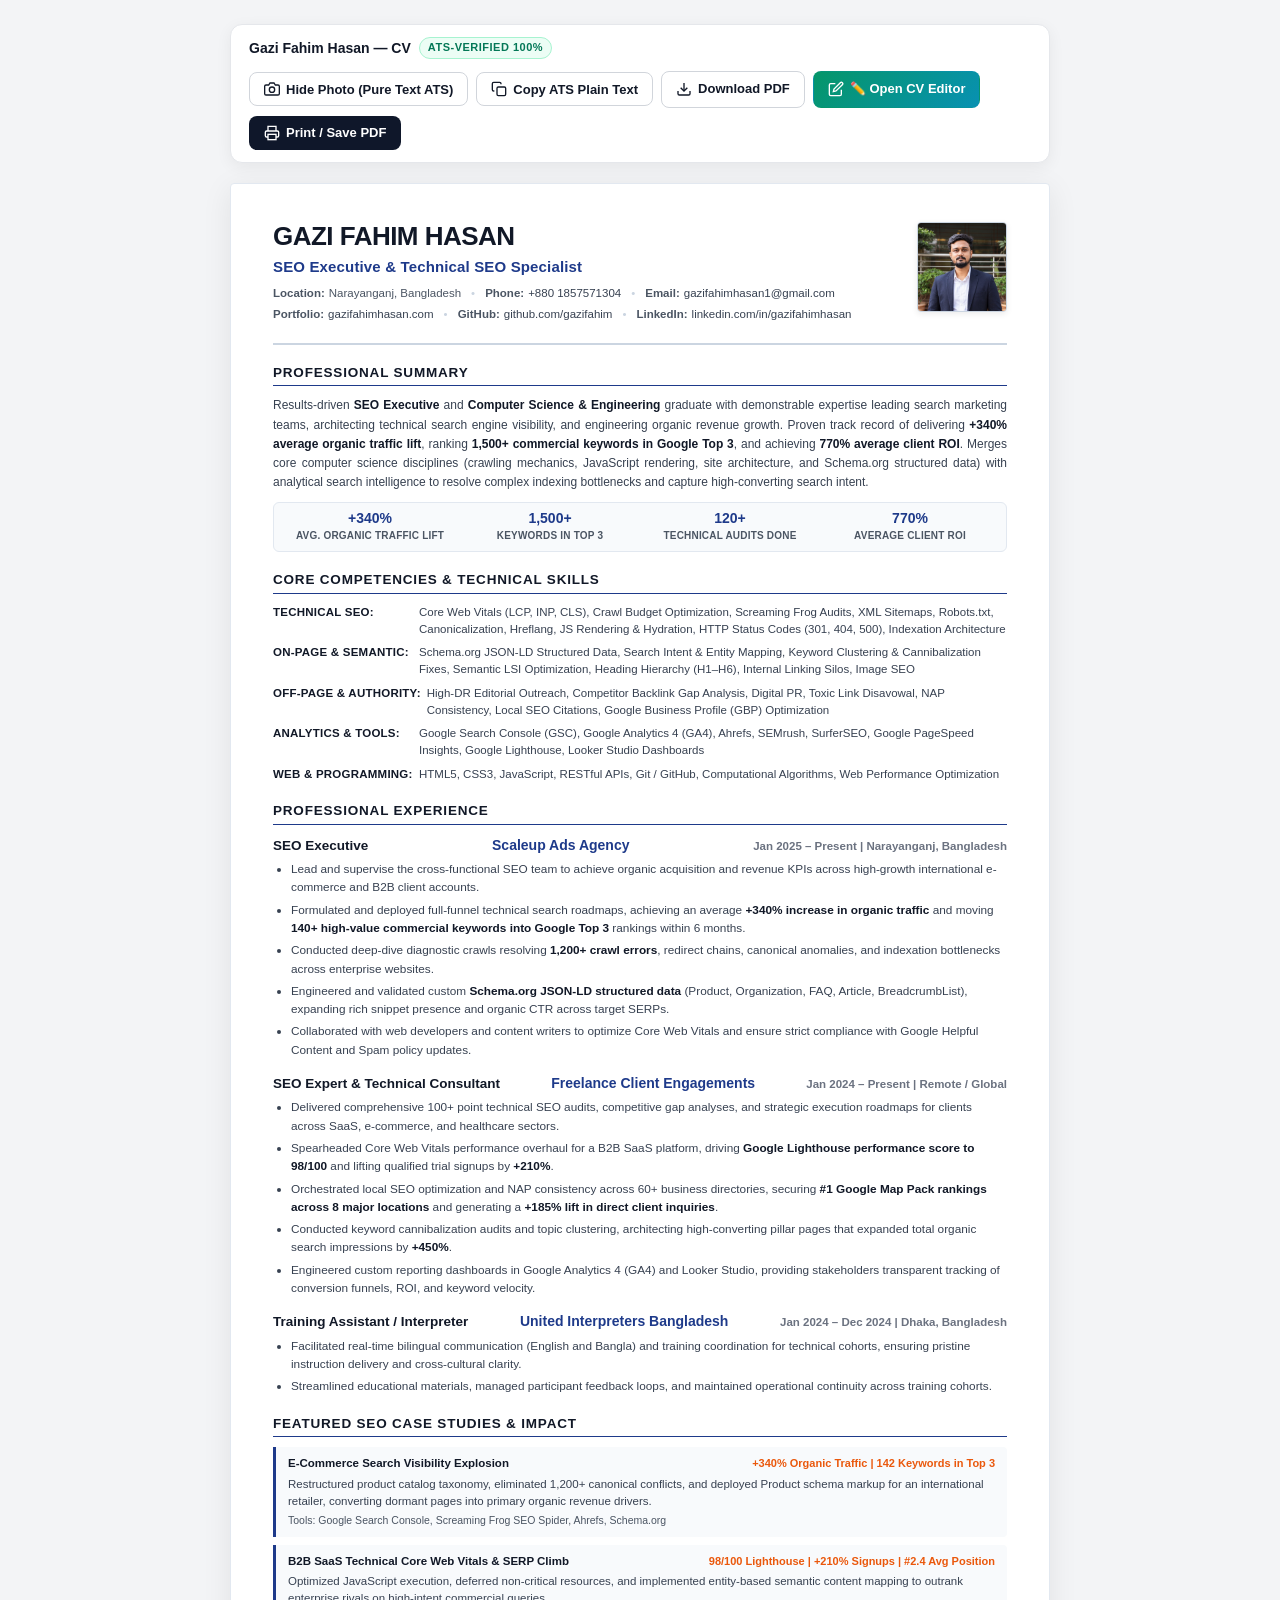
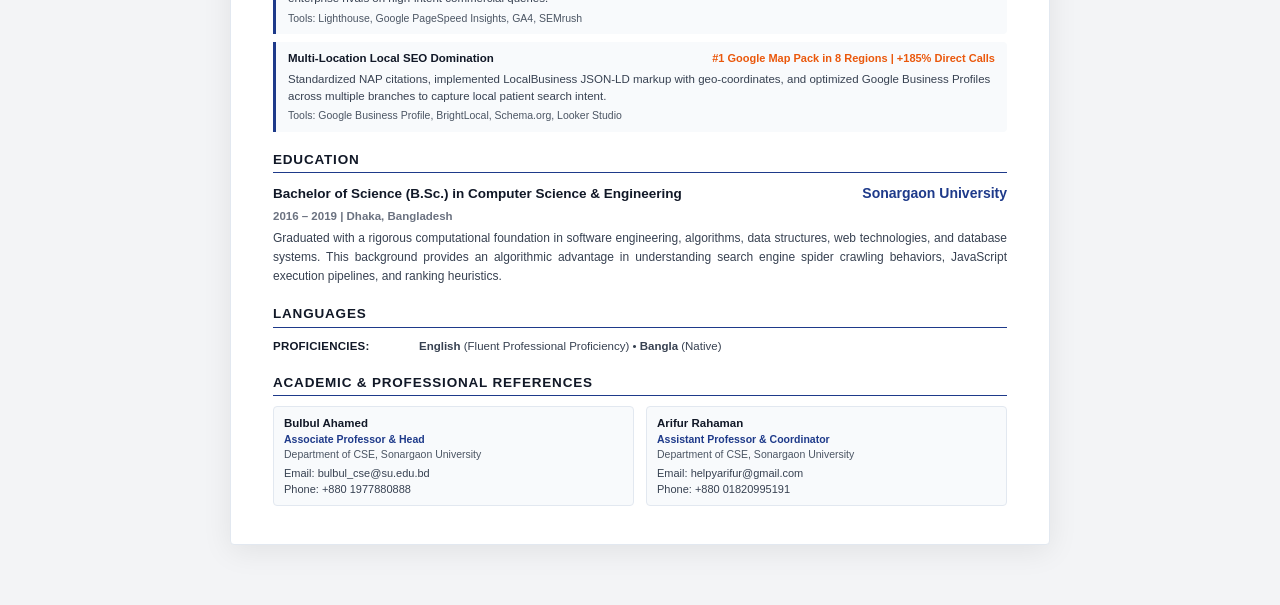
==== index.html @ 28663251 "feat: add interactive CV editor studio, square photo format, and conditional field rendering" ====
<!DOCTYPE html>
<html lang="en">
<head>
  <meta charset="UTF-8">
  <meta name="viewport" content="width=device-width, initial-scale=1.0">
  <title>Gazi Fahim Hasan — ATS-Friendly Curriculum Vitae (CV)</title>
  <meta name="description" content="Curriculum Vitae for Gazi Fahim Hasan, SEO Executive & Technical SEO Specialist. B.Sc in Computer Science & Engineering.">
  <link rel="stylesheet" href="styles.css">
</head>
<body>

  <!-- ========================================================================= -->
  <!-- Screen-Only Interactive Control Toolbar                                   -->
  <!-- ========================================================================= -->
  <div class="toolbar-container" id="cv-toolbar">
    <div class="toolbar-title">
      <span>Gazi Fahim Hasan — CV</span>
      <span class="badge">ATS-Verified 100%</span>
    </div>
    <div class="toolbar-actions">
      <button class="btn btn-secondary" id="toggle-photo-btn" onclick="togglePhoto()">
        <svg viewBox="0 0 24 24" fill="none" stroke="currentColor" stroke-width="2"><path d="M23 19a2 2 0 0 1-2 2H3a2 2 0 0 1-2-2V8a2 2 0 0 1 2-2h4l2-3h6l2 3h4a2 2 0 0 1 2 2z"/><circle cx="12" cy="13" r="4"/></svg>
        <span id="photo-btn-text">Hide Photo (Pure Text ATS)</span>
      </button>

      <button class="btn btn-secondary" onclick="openPlainTextModal()">
        <svg viewBox="0 0 24 24" fill="none" stroke="currentColor" stroke-width="2"><rect x="9" y="9" width="13" height="13" rx="2" ry="2"/><path d="M5 15H4a2 2 0 0 1-2-2V4a2 2 0 0 1 2-2h9a2 2 0 0 1 2 2v1"/></svg>
        <span>Copy ATS Plain Text</span>
      </button>

      <a class="btn btn-secondary" href="Gazi_Fahim_Hasan_ATS_CV.pdf" download="Gazi_Fahim_Hasan_ATS_CV.pdf" id="download-pdf-link">
        <svg viewBox="0 0 24 24" fill="none" stroke="currentColor" stroke-width="2"><path d="M21 15v4a2 2 0 0 1-2 2H5a2 2 0 0 1-2-2v-4"/><polyline points="7 10 12 15 17 10"/><line x1="12" y1="15" x2="12" y2="3"/></svg>
        <span>Download PDF</span>
      </a>

      <a class="btn btn-primary" href="editor.html" style="background: linear-gradient(135deg, #059669, #0891b2); color: #ffffff; text-decoration: none;" title="Edit all information in real-time">
        <svg viewBox="0 0 24 24" fill="none" stroke="currentColor" stroke-width="2"><path d="M11 4H4a2 2 0 0 0-2 2v14a2 2 0 0 0 2 2h14a2 2 0 0 0 2-2v-7"/><path d="M18.5 2.5a2.121 2.121 0 0 1 3 3L12 15l-4 1 1-4 9.5-9.5z"/></svg>
        <span>✏️ Open CV Editor</span>
      </a>

      <button class="btn btn-primary" onclick="window.print()">
        <svg viewBox="0 0 24 24" fill="none" stroke="currentColor" stroke-width="2"><polyline points="6 9 6 2 18 2 18 9"/><path d="M6 18H4a2 2 0 0 1-2-2v-5a2 2 0 0 1 2-2h16a2 2 0 0 1 2 2v5a2 2 0 0 1-2 2h-2"/><rect x="6" y="14" width="12" height="8"/></svg>
        <span>Print / Save PDF</span>
      </button>
    </div>
  </div>

  <!-- ========================================================================= -->
  <!-- ATS Printable CV Sheet                                                    -->
  <!-- ========================================================================= -->
  <main class="cv-sheet" id="cv-content">
    
    <!-- 1. Header (Linear ATS Hierarchy) -->
    <header class="cv-header">
      <div class="cv-header-content">
        <h1 class="cv-name">Gazi Fahim Hasan</h1>
        <div class="cv-title">SEO Executive &amp; Technical SEO Specialist</div>
        
        <div class="cv-contact-list">
          <div class="contact-row">
            <span class="contact-item"><strong>Location:</strong> Narayanganj, Bangladesh</span>
            <span class="contact-separator">•</span>
            <span class="contact-item"><strong>Phone:</strong> <a href="tel:+8801857571304">+880 1857571304</a></span>
            <span class="contact-separator">•</span>
            <span class="contact-item"><strong>Email:</strong> <a href="mailto:gazifahimhasan1@gmail.com">gazifahimhasan1@gmail.com</a></span>
          </div>
          <div class="contact-row">
            <span class="contact-item"><strong>Portfolio:</strong> <a href="https://gazifahimhasan.com" target="_blank" rel="noopener noreferrer">gazifahimhasan.com</a></span>
            <span class="contact-separator">•</span>
            <span class="contact-item"><strong>GitHub:</strong> <a href="https://github.com/gazifahim" target="_blank" rel="noopener noreferrer">github.com/gazifahim</a></span>
            <span class="contact-separator">•</span>
            <span class="contact-item"><strong>LinkedIn:</strong> <a href="https://linkedin.com/in/gazifahimhasan" target="_blank" rel="noopener noreferrer">linkedin.com/in/gazifahimhasan</a></span>
          </div>
        </div>
      </div>

      <!-- Executive Headshot (from portfolio assets) -->
      <div class="cv-photo-wrapper" id="cv-photo">
        <img src="assets/images/gazi-portrait.png" alt="Gazi Fahim Hasan Professional Portrait" width="90" height="90">
      </div>
    </header>

    <!-- 2. Professional Summary -->
    <section class="cv-section" aria-labelledby="heading-summary">
      <h2 class="section-heading" id="heading-summary">Professional Summary</h2>
      <p class="summary-text">
        Results-driven <strong>SEO Executive</strong> and <strong>Computer Science &amp; Engineering</strong> graduate with demonstrable expertise leading search marketing teams, architecting technical search engine visibility, and engineering organic revenue growth. Proven track record of delivering <strong>+340% average organic traffic lift</strong>, ranking <strong>1,500+ commercial keywords in Google Top 3</strong>, and achieving <strong>770% average client ROI</strong>. Merges core computer science disciplines (crawling mechanics, JavaScript rendering, site architecture, and Schema.org structured data) with analytical search intelligence to resolve complex indexing bottlenecks and capture high-converting search intent.
      </p>

      <!-- Key Performance Metrics Strip -->
      <div class="metrics-strip">
        <div class="metric-box">
          <div class="metric-val">+340%</div>
          <div class="metric-lbl">Avg. Organic Traffic Lift</div>
        </div>
        <div class="metric-box">
          <div class="metric-val">1,500+</div>
          <div class="metric-lbl">Keywords in Top 3</div>
        </div>
        <div class="metric-box">
          <div class="metric-val">120+</div>
          <div class="metric-lbl">Technical Audits Done</div>
        </div>
        <div class="metric-box">
          <div class="metric-val">770%</div>
          <div class="metric-lbl">Average Client ROI</div>
        </div>
      </div>
    </section>

    <!-- 3. Core Competencies & Technical Skills -->
    <section class="cv-section" aria-labelledby="heading-skills">
      <h2 class="section-heading" id="heading-skills">Core Competencies &amp; Technical Skills</h2>
      <div class="skills-container">
        <div class="skill-category-row">
          <span class="skill-category-title">Technical SEO:</span>
          <span class="skill-items-list">Core Web Vitals (LCP, INP, CLS), Crawl Budget Optimization, Screaming Frog Audits, XML Sitemaps, Robots.txt, Canonicalization, Hreflang, JS Rendering &amp; Hydration, HTTP Status Codes (301, 404, 500), Indexation Architecture</span>
        </div>
        <div class="skill-category-row">
          <span class="skill-category-title">On-Page &amp; Semantic:</span>
          <span class="skill-items-list">Schema.org JSON-LD Structured Data, Search Intent &amp; Entity Mapping, Keyword Clustering &amp; Cannibalization Fixes, Semantic LSI Optimization, Heading Hierarchy (H1–H6), Internal Linking Silos, Image SEO</span>
        </div>
        <div class="skill-category-row">
          <span class="skill-category-title">Off-Page &amp; Authority:</span>
          <span class="skill-items-list">High-DR Editorial Outreach, Competitor Backlink Gap Analysis, Digital PR, Toxic Link Disavowal, NAP Consistency, Local SEO Citations, Google Business Profile (GBP) Optimization</span>
        </div>
        <div class="skill-category-row">
          <span class="skill-category-title">Analytics &amp; Tools:</span>
          <span class="skill-items-list">Google Search Console (GSC), Google Analytics 4 (GA4), Ahrefs, SEMrush, SurferSEO, Google PageSpeed Insights, Google Lighthouse, Looker Studio Dashboards</span>
        </div>
        <div class="skill-category-row">
          <span class="skill-category-title">Web &amp; Programming:</span>
          <span class="skill-items-list">HTML5, CSS3, JavaScript, RESTful APIs, Git / GitHub, Computational Algorithms, Web Performance Optimization</span>
        </div>
      </div>
    </section>

    <!-- 4. Professional Experience -->
    <section class="cv-section" aria-labelledby="heading-experience">
      <h2 class="section-heading" id="heading-experience">Professional Experience</h2>
      <div class="experience-list">

        <!-- Role 1: Scaleup Ads Agency -->
        <article class="experience-item">
          <div class="item-header">
            <span class="item-role">SEO Executive</span>
            <span class="item-company">Scaleup Ads Agency</span>
            <span class="item-location-date">Jan 2025 – Present | Narayanganj, Bangladesh</span>
          </div>
          <ul class="bullet-list">
            <li>Lead and supervise the cross-functional SEO team to achieve organic acquisition and revenue KPIs across high-growth international e-commerce and B2B client accounts.</li>
            <li>Formulated and deployed full-funnel technical search roadmaps, achieving an average <strong>+340% increase in organic traffic</strong> and moving <strong>140+ high-value commercial keywords into Google Top 3</strong> rankings within 6 months.</li>
            <li>Conducted deep-dive diagnostic crawls resolving <strong>1,200+ crawl errors</strong>, redirect chains, canonical anomalies, and indexation bottlenecks across enterprise websites.</li>
            <li>Engineered and validated custom <strong>Schema.org JSON-LD structured data</strong> (Product, Organization, FAQ, Article, BreadcrumbList), expanding rich snippet presence and organic CTR across target SERPs.</li>
            <li>Collaborated with web developers and content writers to optimize Core Web Vitals and ensure strict compliance with Google Helpful Content and Spam policy updates.</li>
          </ul>
        </article>

        <!-- Role 2: Freelance SEO Consultant -->
        <article class="experience-item">
          <div class="item-header">
            <span class="item-role">SEO Expert &amp; Technical Consultant</span>
            <span class="item-company">Freelance Client Engagements</span>
            <span class="item-location-date">Jan 2024 – Present | Remote / Global</span>
          </div>
          <ul class="bullet-list">
            <li>Delivered comprehensive 100+ point technical SEO audits, competitive gap analyses, and strategic execution roadmaps for clients across SaaS, e-commerce, and healthcare sectors.</li>
            <li>Spearheaded Core Web Vitals performance overhaul for a B2B SaaS platform, driving <strong>Google Lighthouse performance score to 98/100</strong> and lifting qualified trial signups by <strong>+210%</strong>.</li>
            <li>Orchestrated local SEO optimization and NAP consistency across 60+ business directories, securing <strong>#1 Google Map Pack rankings across 8 major locations</strong> and generating a <strong>+185% lift in direct client inquiries</strong>.</li>
            <li>Conducted keyword cannibalization audits and topic clustering, architecting high-converting pillar pages that expanded total organic search impressions by <strong>+450%</strong>.</li>
            <li>Engineered custom reporting dashboards in Google Analytics 4 (GA4) and Looker Studio, providing stakeholders transparent tracking of conversion funnels, ROI, and keyword velocity.</li>
          </ul>
        </article>

        <!-- Role 3: United Interpreters Bangladesh -->
        <article class="experience-item">
          <div class="item-header">
            <span class="item-role">Training Assistant / Interpreter</span>
            <span class="item-company">United Interpreters Bangladesh</span>
            <span class="item-location-date">Jan 2024 – Dec 2024 | Dhaka, Bangladesh</span>
          </div>
          <ul class="bullet-list">
            <li>Facilitated real-time bilingual communication (English and Bangla) and training coordination for technical cohorts, ensuring pristine instruction delivery and cross-cultural clarity.</li>
            <li>Streamlined educational materials, managed participant feedback loops, and maintained operational continuity across training cohorts.</li>
          </ul>
        </article>

      </div>
    </section>

    <!-- 5. Key SEO Case Studies & Measurable Impact -->
    <section class="cv-section" aria-labelledby="heading-case-studies">
      <h2 class="section-heading" id="heading-case-studies">Featured SEO Case Studies &amp; Impact</h2>
      <div class="case-studies-grid">
        
        <div class="case-study-card">
          <div class="case-study-title-row">
            <span class="case-study-name">E-Commerce Search Visibility Explosion</span>
            <span class="case-study-highlight">+340% Organic Traffic | 142 Keywords in Top 3</span>
          </div>
          <p class="case-study-desc">
            Restructured product catalog taxonomy, eliminated 1,200+ canonical conflicts, and deployed Product schema markup for an international retailer, converting dormant pages into primary organic revenue drivers.
          </p>
          <div class="case-study-tools">Tools: Google Search Console, Screaming Frog SEO Spider, Ahrefs, Schema.org</div>
        </div>

        <div class="case-study-card">
          <div class="case-study-title-row">
            <span class="case-study-name">B2B SaaS Technical Core Web Vitals &amp; SERP Climb</span>
            <span class="case-study-highlight">98/100 Lighthouse | +210% Signups | #2.4 Avg Position</span>
          </div>
          <p class="case-study-desc">
            Optimized JavaScript execution, deferred non-critical resources, and implemented entity-based semantic content mapping to outrank enterprise rivals on high-intent commercial queries.
          </p>
          <div class="case-study-tools">Tools: Lighthouse, Google PageSpeed Insights, GA4, SEMrush</div>
        </div>

        <div class="case-study-card">
          <div class="case-study-title-row">
            <span class="case-study-name">Multi-Location Local SEO Domination</span>
            <span class="case-study-highlight">#1 Google Map Pack in 8 Regions | +185% Direct Calls</span>
          </div>
          <p class="case-study-desc">
            Standardized NAP citations, implemented LocalBusiness JSON-LD markup with geo-coordinates, and optimized Google Business Profiles across multiple branches to capture local patient search intent.
          </p>
          <div class="case-study-tools">Tools: Google Business Profile, BrightLocal, Schema.org, Looker Studio</div>
        </div>

      </div>
    </section>

    <!-- 6. Education -->
    <section class="cv-section" aria-labelledby="heading-education">
      <h2 class="section-heading" id="heading-education">Education</h2>
      <div class="education-item">
        <div class="item-header">
          <span class="item-role">Bachelor of Science (B.Sc.) in Computer Science &amp; Engineering</span>
          <span class="item-company">Sonargaon University</span>
          <span class="item-location-date">2016 – 2019 | Dhaka, Bangladesh</span>
        </div>
        <p class="summary-text" style="margin-top: 4px;">
          Graduated with a rigorous computational foundation in software engineering, algorithms, data structures, web technologies, and database systems. This background provides an algorithmic advantage in understanding search engine spider crawling behaviors, JavaScript execution pipelines, and ranking heuristics.
        </p>
      </div>
    </section>

    <!-- 7. Languages -->
    <section class="cv-section" aria-labelledby="heading-languages">
      <h2 class="section-heading" id="heading-languages">Languages</h2>
      <div class="skill-category-row">
        <span class="skill-category-title">Proficiencies:</span>
        <span class="skill-items-list"><strong>English</strong> (Fluent Professional Proficiency) • <strong>Bangla</strong> (Native)</span>
      </div>
    </section>

    <!-- 8. Academic & Professional References -->
    <section class="cv-section" aria-labelledby="heading-references">
      <h2 class="section-heading" id="heading-references">Academic &amp; Professional References</h2>
      <div class="references-grid">

        <div class="reference-card">
          <div class="ref-name">Bulbul Ahamed</div>
          <div class="ref-title">Associate Professor &amp; Head</div>
          <div class="ref-dept">Department of CSE, Sonargaon University</div>
          <div class="ref-contact">
            <div>Email: <a href="mailto:bulbul_cse@su.edu.bd">bulbul_cse@su.edu.bd</a></div>
            <div>Phone: <a href="tel:+8801977880888">+880 1977880888</a></div>
          </div>
        </div>

        <div class="reference-card">
          <div class="ref-name">Arifur Rahaman</div>
          <div class="ref-title">Assistant Professor &amp; Coordinator</div>
          <div class="ref-dept">Department of CSE, Sonargaon University</div>
          <div class="ref-contact">
            <div>Email: <a href="mailto:helpyarifur@gmail.com">helpyarifur@gmail.com</a></div>
            <div>Phone: <a href="tel:+88001820995191">+880 01820995191</a></div>
          </div>
        </div>

      </div>
    </section>

  </main>

  <!-- ========================================================================= -->
  <!-- Plain Text ATS Extractor Modal                                            -->
  <!-- ========================================================================= -->
  <div class="modal-overlay" id="plain-text-modal" onclick="closeModalOnBackdrop(event)">
    <div class="modal-content">
      <div class="modal-header">
        <div class="modal-title">ATS Plain Text Format (Ready for Job Application Portals)</div>
        <button class="btn btn-secondary" onclick="closePlainTextModal()" style="padding: 4px 10px;">✕</button>
      </div>
      <div class="modal-body">
        <textarea class="plain-text-box" id="plain-text-content" readonly></textarea>
      </div>
      <div class="modal-footer">
        <button class="btn btn-secondary" onclick="closePlainTextModal()">Close</button>
        <button class="btn btn-primary" onclick="copyPlainTextToClipboard()">Copy to Clipboard</button>
      </div>
    </div>
  </div>

  <!-- Toast Notification -->
  <div class="toast" id="toast">Text copied to clipboard!</div>

  <!-- JavaScript Logic -->
  <script>
    // Toggle Photo logic
    let photoVisible = true;
    function togglePhoto() {
      photoVisible = !photoVisible;
      document.body.classList.toggle('hide-photo', !photoVisible);
      const btnText = document.getElementById('photo-btn-text');
      btnText.textContent = photoVisible ? 'Hide Photo (Pure Text ATS)' : 'Show Photo (Executive Mode)';
    }

    // ATS Plain Text Content Generator
    const plainTextCV = `GAZI FAHIM HASAN
SEO Executive & Technical SEO Specialist
Location: Narayanganj, Bangladesh (Open to Remote / Global Relocation)
Phone: +880 1857571304
Email: gazifahimhasan1@gmail.com
Portfolio: https://gazifahimhasan.com
GitHub: https://github.com/gazifahim
LinkedIn: https://linkedin.com/in/gazifahimhasan

==================================================
PROFESSIONAL SUMMARY
==================================================
Results-driven SEO Executive and Computer Science & Engineering graduate with demonstrable expertise leading search marketing teams, architecting technical search engine visibility, and engineering organic revenue growth. Proven track record of delivering +340% average organic traffic lift, ranking 1,500+ commercial keywords in Google Top 3, and achieving 770% average client ROI. Merges core computer science disciplines (crawling mechanics, JavaScript rendering, site architecture, and Schema.org structured data) with analytical search intelligence to resolve complex indexing bottlenecks and capture high-converting search intent.

KEY METRICS:
- Avg. Organic Traffic Lift: +340%
- Keywords in Google Top 3: 1,500+
- Technical Audits Delivered: 120+
- Average Client ROI: 770%

==================================================
CORE COMPETENCIES & TECHNICAL SKILLS
==================================================
- Technical SEO: Core Web Vitals (LCP, INP, CLS), Crawl Budget Optimization, Screaming Frog Audits, XML Sitemaps, Robots.txt, Canonicalization, Hreflang, JS Rendering & Hydration, HTTP Status Codes (301, 404, 500), Indexation Architecture
- On-Page & Semantic: Schema.org JSON-LD Structured Data, Search Intent & Entity Mapping, Keyword Clustering & Cannibalization Fixes, Semantic LSI Optimization, Heading Hierarchy (H1-H6), Internal Linking Silos, Image SEO
- Off-Page & Authority: High-DR Editorial Outreach, Competitor Backlink Gap Analysis, Digital PR, Toxic Link Disavowal, NAP Consistency, Local SEO Citations, Google Business Profile (GBP) Optimization
- Analytics & Tools: Google Search Console (GSC), Google Analytics 4 (GA4), Ahrefs, SEMrush, SurferSEO, Google PageSpeed Insights, Google Lighthouse, Looker Studio Dashboards
- Web & Programming: HTML5, CSS3, JavaScript, RESTful APIs, Git / GitHub, Computational Algorithms, Web Performance Optimization

==================================================
PROFESSIONAL EXPERIENCE
==================================================
SEO Executive | Scaleup Ads Agency
Jan 2025 – Present | Narayanganj, Bangladesh
- Lead and supervise the cross-functional SEO team to achieve organic acquisition and revenue KPIs across high-growth international e-commerce and B2B client accounts.
- Formulated and deployed full-funnel technical search roadmaps, achieving an average +340% increase in organic traffic and moving 140+ high-value commercial keywords into Google Top 3 rankings within 6 months.
- Conducted deep-dive diagnostic crawls resolving 1,200+ crawl errors, redirect chains, canonical anomalies, and indexation bottlenecks across enterprise websites.
- Engineered and validated custom Schema.org JSON-LD structured data (Product, Organization, FAQ, Article, BreadcrumbList), expanding rich snippet presence and organic CTR across target SERPs.
- Collaborated with web developers and content writers to optimize Core Web Vitals and ensure strict compliance with Google Helpful Content and Spam policy updates.

SEO Expert & Technical Consultant | Freelance Client Engagements
Jan 2024 – Present | Remote / Global
- Delivered comprehensive 100+ point technical SEO audits, competitive gap analyses, and strategic execution roadmaps for clients across SaaS, e-commerce, and healthcare sectors.
- Spearheaded Core Web Vitals performance overhaul for a B2B SaaS platform, driving Google Lighthouse performance score to 98/100 and lifting qualified trial signups by +210%.
- Orchestrated local SEO optimization and NAP consistency across 60+ business directories, securing #1 Google Map Pack rankings across 8 major locations and generating a +185% lift in direct client inquiries.
- Conducted keyword cannibalization audits and topic clustering, architecting high-converting pillar pages that expanded total organic search impressions by +450%.
- Engineered custom reporting dashboards in Google Analytics 4 (GA4) and Looker Studio, providing stakeholders transparent tracking of conversion funnels, ROI, and keyword velocity.

Training Assistant / Interpreter | United Interpreters Bangladesh
Jan 2024 – Dec 2024 | Dhaka, Bangladesh
- Facilitated real-time bilingual communication (English and Bangla) and training coordination for technical cohorts, ensuring pristine instruction delivery and cross-cultural clarity.
- Streamlined educational materials, managed participant feedback loops, and maintained operational continuity across training cohorts.

==================================================
FEATURED SEO CASE STUDIES & IMPACT
==================================================
1. E-Commerce Search Visibility Explosion
   - Highlight: +340% Organic Traffic | 142 Keywords in Top 3
   - Summary: Restructured product catalog taxonomy, eliminated 1,200+ canonical conflicts, and deployed Product schema markup for an international retailer, converting dormant pages into primary organic revenue drivers.
   - Tools: Google Search Console, Screaming Frog, Ahrefs, Schema.org

2. B2B SaaS Technical Core Web Vitals & SERP Climb
   - Highlight: 98/100 Lighthouse | +210% Signups | #2.4 Avg Position
   - Summary: Optimized JavaScript execution, deferred non-critical resources, and implemented entity-based semantic content mapping to outrank enterprise rivals on high-intent commercial queries.
   - Tools: Lighthouse, Google PageSpeed Insights, GA4, SEMrush

3. Multi-Location Local SEO Domination
   - Highlight: #1 Google Map Pack in 8 Regions | +185% Direct Calls
   - Summary: Standardized NAP citations, implemented LocalBusiness JSON-LD markup with geo-coordinates, and optimized Google Business Profiles across multiple branches to capture local patient search intent.
   - Tools: Google Business Profile, BrightLocal, Schema.org, Looker Studio

==================================================
EDUCATION
==================================================
Bachelor of Science (B.Sc.) in Computer Science & Engineering
Sonargaon University | 2016 – 2019 | Dhaka, Bangladesh
- Relevant Focus: Software Engineering, Data Structures & Algorithms, Database Systems, Web Technologies, Computer Networks.
- Technical Advantage: Computational foundation providing an algorithmic edge in understanding search engine spider crawling behaviors, JavaScript execution pipelines, and ranking heuristics.

==================================================
LANGUAGES
==================================================
- English: Fluent Professional Proficiency
- Bangla: Native

==================================================
ACADEMIC & PROFESSIONAL REFERENCES
==================================================
Bulbul Ahamed
Associate Professor & Head | Department of CSE, Sonargaon University
Email: bulbul_cse@su.edu.bd | Phone: +880 1977880888

Arifur Rahaman
Assistant Professor & Coordinator | Department of CSE, Sonargaon University
Email: helpyarifur@gmail.com | Phone: +880 01820995191
`;

    function openPlainTextModal() {
      document.getElementById('plain-text-content').value = plainTextCV;
      document.getElementById('plain-text-modal').style.display = 'flex';
    }

    function closePlainTextModal() {
      document.getElementById('plain-text-modal').style.display = 'none';
    }

    function closeModalOnBackdrop(e) {
      if (e.target.id === 'plain-text-modal') {
        closePlainTextModal();
      }
    }

    function copyPlainTextToClipboard() {
      navigator.clipboard.writeText(plainTextCV).then(() => {
        showToast('ATS Plain Text copied to clipboard!');
        closePlainTextModal();
      }).catch(err => {
        const ta = document.getElementById('plain-text-content');
        ta.select();
        document.execCommand('copy');
        showToast('ATS Plain Text copied to clipboard!');
        closePlainTextModal();
      });
    }

    function showToast(msg) {
      const toast = document.getElementById('toast');
      toast.textContent = msg;
      toast.style.display = 'block';
      setTimeout(() => {
        toast.style.display = 'none';
      }, 2500);
    }
  </script>
</body>
</html>
---- styles.css ----
/* ==========================================================================
   ATS-Friendly CV Stylesheet — Gazi Fahim Hasan
   Designed for maximum ATS machine-readability + executive human presentation
   ========================================================================== */

:root {
  --font-primary: -apple-system, BlinkMacSystemFont, "Segoe UI", Roboto, "Helvetica Neue", Arial, sans-serif;
  --font-mono: "SF Mono", Consolas, "Liberation Mono", Menlo, Courier, monospace;
  
  /* Color Palette — High Contrast, ATS-safe */
  --text-main: #111827;        /* Deep Slate / Near Black */
  --text-body: #374151;        /* Readable Charcoal */
  --text-muted: #4b5563;       /* Subdued Grey */
  --text-light: #6b7280;       /* Metadata / Dates */
  --accent: #1e3a8a;           /* Deep Executive Navy */
  --accent-light: #dbeafe;     /* Subtle Navy Tint */
  --accent-warm: #ea580c;      /* Warm Amber (from portfolio) */
  --border-color: #e5e7eb;     /* Hairline Divider */
  --border-dark: #cbd5e1;      /* Section Underline */
  --bg-page: #f3f4f6;          /* App Backdrop */
  --bg-card: #ffffff;          /* CV Sheet Background */
  --tag-bg: #f1f5f9;           /* Skill Pill Background */
  --tag-text: #1e293b;         /* Skill Pill Text */

  /* Dimensions */
  --cv-width: 210mm;           /* Standard A4 Width */
  --cv-padding-x: 18mm;
  --cv-padding-y: 16mm;
}

/* Reset & Base Setup */
*, *::before, *::after {
  box-sizing: border-box;
  margin: 0;
  padding: 0;
}

html {
  font-size: 14px;
  line-height: 1.45;
  color: var(--text-body);
  background-color: var(--bg-page);
  font-family: var(--font-primary);
  -webkit-font-smoothing: antialiased;
  -moz-osx-font-smoothing: grayscale;
}

body {
  min-height: 100vh;
  display: flex;
  flex-direction: column;
  align-items: center;
  padding: 24px 16px 60px;
}

/* ==========================================================================
   Control Toolbar (Screen Only)
   ========================================================================== */
.toolbar-container {
  width: 100%;
  max-width: 820px;
  margin-bottom: 20px;
  display: flex;
  flex-wrap: wrap;
  align-items: center;
  justify-content: space-between;
  gap: 12px;
  background: #ffffff;
  padding: 12px 18px;
  border-radius: 12px;
  box-shadow: 0 4px 16px rgba(0, 0, 0, 0.06);
  border: 1px solid var(--border-color);
}

.toolbar-title {
  display: flex;
  align-items: center;
  gap: 8px;
  font-size: 14px;
  font-weight: 600;
  color: var(--text-main);
}

.toolbar-title .badge {
  background: #ecfdf5;
  color: #047857;
  font-size: 11px;
  font-weight: 700;
  padding: 2px 8px;
  border-radius: 9999px;
  border: 1px solid #a7f3d0;
  text-transform: uppercase;
  letter-spacing: 0.5px;
}

.toolbar-actions {
  display: flex;
  flex-wrap: wrap;
  align-items: center;
  gap: 8px;
}

.btn {
  display: inline-flex;
  align-items: center;
  gap: 6px;
  padding: 8px 14px;
  border-radius: 8px;
  font-size: 13px;
  font-weight: 600;
  cursor: pointer;
  border: 1px solid transparent;
  transition: all 0.15s ease-in-out;
  text-decoration: none;
}

.btn-primary {
  background: #0f172a;
  color: #ffffff;
}

.btn-primary:hover {
  background: #1e293b;
  transform: translateY(-1px);
}

.btn-secondary {
  background: #ffffff;
  color: var(--text-main);
  border-color: #d1d5db;
}

.btn-secondary:hover {
  background: #f9fafb;
  border-color: #9ca3af;
}

.btn svg {
  width: 16px;
  height: 16px;
}

/* Toast notification */
.toast {
  position: fixed;
  bottom: 24px;
  right: 24px;
  background: #0f172a;
  color: #ffffff;
  padding: 12px 20px;
  border-radius: 8px;
  font-size: 13px;
  font-weight: 500;
  box-shadow: 0 10px 25px rgba(0, 0, 0, 0.2);
  display: none;
  z-index: 1000;
  animation: slideUp 0.2s ease-out;
}

@keyframes slideUp {
  from { opacity: 0; transform: translateY(10px); }
  to { opacity: 1; transform: translateY(0); }
}

/* ==========================================================================
   CV Sheet Container (Printable Paper Look)
   ========================================================================== */
.cv-sheet {
  width: 100%;
  max-width: 820px;
  background: var(--bg-card);
  padding: 38px 42px;
  box-shadow: 0 6px 30px rgba(0, 0, 0, 0.08);
  border-radius: 4px;
  border: 1px solid #e2e8f0;
  box-sizing: border-box;
}

/* ==========================================================================
   Header Section (ATS-Safe Linear Parsing)
   ========================================================================== */
.cv-header {
  display: flex;
  align-items: flex-start;
  justify-content: space-between;
  gap: 24px;
  padding-bottom: 20px;
  border-bottom: 2px solid var(--border-dark);
}

.cv-header-content {
  flex: 1;
}

.cv-name {
  font-size: 26px;
  font-weight: 800;
  letter-spacing: -0.02em;
  color: var(--text-main);
  line-height: 1.15;
  text-transform: uppercase;
}

.cv-title {
  font-size: 15px;
  font-weight: 700;
  color: var(--accent);
  margin-top: 4px;
  letter-spacing: 0.01em;
}

.cv-contact-list {
  display: flex;
  flex-direction: column;
  gap: 4px;
  margin-top: 8px;
  font-size: 11.5px;
  color: var(--text-muted);
}

.contact-row {
  display: flex;
  flex-wrap: wrap;
  align-items: center;
  gap: 6px 10px;
}

.contact-item {
  display: inline-flex;
  align-items: center;
  gap: 4px;
}

.contact-item a {
  color: var(--text-body);
  text-decoration: none;
}

.contact-item a:hover {
  color: var(--accent);
  text-decoration: underline;
}

.contact-separator {
  color: #cbd5e1;
}

/* Photo Container */
.cv-photo-wrapper {
  flex-shrink: 0;
  width: 90px;
  height: 90px;
  border-radius: 4px;
  overflow: hidden;
  border: 1.5px solid #cbd5e1;
  box-shadow: 0 2px 6px rgba(0, 0, 0, 0.08);
  background: #f1f5f9;
}

.cv-photo-wrapper img {
  width: 100%;
  height: 100%;
  object-fit: cover;
  object-position: top center;
  display: block;
}

/* When Photo is toggled off */
body.hide-photo .cv-photo-wrapper {
  display: none !important;
}

/* ==========================================================================
   Section Layout & Headings
   ========================================================================== */
.cv-section {
  margin-top: 18px;
}

.section-heading {
  font-size: 13.5px;
  font-weight: 800;
  color: var(--text-main);
  text-transform: uppercase;
  letter-spacing: 0.06em;
  border-bottom: 1.5px solid var(--accent);
  padding-bottom: 3px;
  margin-bottom: 10px;
  display: flex;
  align-items: center;
  justify-content: space-between;
}

/* ==========================================================================
   Summary Text
   ========================================================================== */
.summary-text {
  font-size: 12px;
  line-height: 1.6;
  color: var(--text-body);
  text-align: justify;
}

.summary-text strong {
  color: var(--text-main);
  font-weight: 600;
}

/* Metrics Quick Bar */
.metrics-strip {
  display: grid;
  grid-template-columns: repeat(4, 1fr);
  gap: 8px;
  margin-top: 10px;
  background: #f8fafc;
  border: 1px solid #e2e8f0;
  border-radius: 6px;
  padding: 8px 10px;
}

.metric-box {
  text-align: center;
}

.metric-val {
  font-size: 14px;
  font-weight: 800;
  color: var(--accent);
  line-height: 1.1;
}

.metric-lbl {
  font-size: 10px;
  color: var(--text-muted);
  font-weight: 600;
  text-transform: uppercase;
  letter-spacing: 0.02em;
  margin-top: 2px;
}

/* ==========================================================================
   Skills Grid (Categorized for ATS Scanning)
   ========================================================================== */
.skills-container {
  display: flex;
  flex-direction: column;
  gap: 6px;
  font-size: 12px;
}

.skill-category-row {
  display: flex;
  align-items: baseline;
  gap: 6px;
  line-height: 1.5;
}

.skill-category-title {
  font-weight: 700;
  color: var(--text-main);
  min-width: 140px;
  flex-shrink: 0;
  font-size: 11.5px;
  text-transform: uppercase;
  letter-spacing: 0.02em;
}

.skill-items-list {
  color: var(--text-body);
  font-size: 11.5px;
}

/* ==========================================================================
   Experience Entries
   ========================================================================== */
.experience-list {
  display: flex;
  flex-direction: column;
  gap: 14px;
}

.experience-item {
  page-break-inside: avoid;
  break-inside: avoid;
}

.item-header {
  display: flex;
  justify-content: space-between;
  align-items: baseline;
  flex-wrap: wrap;
  gap: 4px;
}

.item-role {
  font-size: 13.5px;
  font-weight: 700;
  color: var(--text-main);
}

.item-company {
  font-weight: 700;
  color: var(--accent);
}

.item-location-date {
  font-size: 11.5px;
  font-weight: 600;
  color: var(--text-light);
  white-space: nowrap;
}

.bullet-list {
  list-style-type: disc;
  margin-left: 18px;
  margin-top: 5px;
  display: flex;
  flex-direction: column;
  gap: 4px;
}

.bullet-list li {
  font-size: 11.8px;
  line-height: 1.55;
  color: var(--text-body);
}

.bullet-list li strong {
  color: var(--text-main);
  font-weight: 600;
}

/* ==========================================================================
   Featured Case Studies Section
   ========================================================================== */
.case-studies-grid {
  display: flex;
  flex-direction: column;
  gap: 8px;
}

.case-study-card {
  background: #f8fafc;
  border-left: 3px solid var(--accent);
  padding: 8px 12px;
  border-radius: 0 4px 4px 0;
  font-size: 11.5px;
  line-height: 1.5;
}

.case-study-title-row {
  display: flex;
  justify-content: space-between;
  align-items: baseline;
  margin-bottom: 3px;
}

.case-study-name {
  font-weight: 700;
  color: var(--text-main);
}

.case-study-highlight {
  font-weight: 700;
  color: var(--accent-warm);
  font-size: 11px;
}

.case-study-desc {
  color: var(--text-body);
}

.case-study-tools {
  margin-top: 3px;
  font-size: 10.5px;
  color: var(--text-muted);
}

/* ==========================================================================
   Education & Languages & References
   ========================================================================== */
.education-item {
  page-break-inside: avoid;
  break-inside: avoid;
}

.references-grid {
  display: grid;
  grid-template-columns: 1fr 1fr;
  gap: 12px;
  margin-top: 4px;
}

.reference-card {
  background: #f8fafc;
  border: 1px solid #e2e8f0;
  border-radius: 4px;
  padding: 8px 10px;
  font-size: 11px;
  line-height: 1.45;
}

.ref-name {
  font-weight: 700;
  color: var(--text-main);
  font-size: 11.5px;
}

.ref-title {
  color: var(--accent);
  font-weight: 600;
  font-size: 10.5px;
}

.ref-dept {
  color: var(--text-muted);
  font-size: 10.5px;
}

.ref-contact {
  margin-top: 3px;
  color: var(--text-body);
}

.ref-contact a {
  color: var(--text-body);
  text-decoration: none;
}

.ref-contact a:hover {
  color: var(--accent);
  text-decoration: underline;
}

/* ==========================================================================
   Plain Text Modal (ATS Text Extractor)
   ========================================================================== */
.modal-overlay {
  position: fixed;
  top: 0;
  left: 0;
  width: 100vw;
  height: 100vh;
  background: rgba(15, 23, 42, 0.6);
  backdrop-filter: blur(4px);
  display: none;
  align-items: center;
  justify-content: center;
  z-index: 9999;
  padding: 20px;
}

.modal-content {
  background: #ffffff;
  width: 100%;
  max-width: 760px;
  max-height: 85vh;
  border-radius: 12px;
  display: flex;
  flex-direction: column;
  overflow: hidden;
  box-shadow: 0 20px 40px rgba(0,0,0,0.2);
}

.modal-header {
  padding: 14px 20px;
  border-bottom: 1px solid var(--border-color);
  display: flex;
  align-items: center;
  justify-content: space-between;
}

.modal-title {
  font-size: 15px;
  font-weight: 700;
  color: var(--text-main);
}

.modal-body {
  padding: 16px 20px;
  overflow-y: auto;
  flex: 1;
}

.plain-text-box {
  width: 100%;
  height: 420px;
  font-family: var(--font-mono);
  font-size: 11px;
  line-height: 1.6;
  color: #1e293b;
  background: #f8fafc;
  border: 1px solid #cbd5e1;
  border-radius: 6px;
  padding: 12px;
  resize: vertical;
  white-space: pre-wrap;
}

.modal-footer {
  padding: 12px 20px;
  border-top: 1px solid var(--border-color);
  display: flex;
  justify-content: flex-end;
  gap: 8px;
}

/* ==========================================================================
   PRINT STYLES (@media print) — Pixel Perfect A4 / Letter PDF
   ========================================================================== */
@media print {
  @page {
    size: A4 portrait;
    margin: 12mm 14mm 12mm 14mm;
  }

  html, body {
    background: #ffffff !important;
    padding: 0 !important;
    margin: 0 !important;
    font-size: 12.5px;
  }

  .toolbar-container, .modal-overlay, .toast {
    display: none !important;
  }

  .cv-sheet {
    max-width: 100% !important;
    width: 100% !important;
    padding: 0 !important;
    margin: 0 !important;
    box-shadow: none !important;
    border: none !important;
    border-radius: 0 !important;
  }

  .cv-header {
    border-bottom: 1.5px solid #111827 !important;
    padding-bottom: 12px !important;
  }

  .cv-name {
    font-size: 22px !important;
    color: #000000 !important;
  }

  .cv-title {
    font-size: 13.5px !important;
    color: #1e3a8a !important;
  }

  .section-heading {
    border-bottom: 1.5px solid #1e3a8a !important;
    color: #000000 !important;
    font-size: 12.5px !important;
    margin-top: 14px !important;
    margin-bottom: 6px !important;
    padding-bottom: 2px !important;
  }

  .cv-section {
    margin-top: 12px !important;
  }

  .summary-text {
    font-size: 11px !important;
    line-height: 1.5 !important;
  }

  .metrics-strip {
    background: #f8fafc !important;
    border: 1px solid #e2e8f0 !important;
    padding: 6px 8px !important;
    margin-top: 8px !important;
  }

  .metric-val {
    font-size: 12px !important;
  }

  .metric-lbl {
    font-size: 9px !important;
  }

  .experience-item, .case-study-card, .reference-card, .education-item {
    page-break-inside: avoid !important;
    break-inside: avoid !important;
  }

  .bullet-list li {
    font-size: 10.8px !important;
    line-height: 1.45 !important;
  }

  .skill-items-list, .skill-category-title {
    font-size: 10.8px !important;
  }

  .case-study-card {
    background: #f8fafc !important;
    border-left: 2.5px solid #1e3a8a !important;
    padding: 6px 10px !important;
  }

  /* Don't print URLs next to links */
  a[href]::after {
    content: "" !important;
  }
}
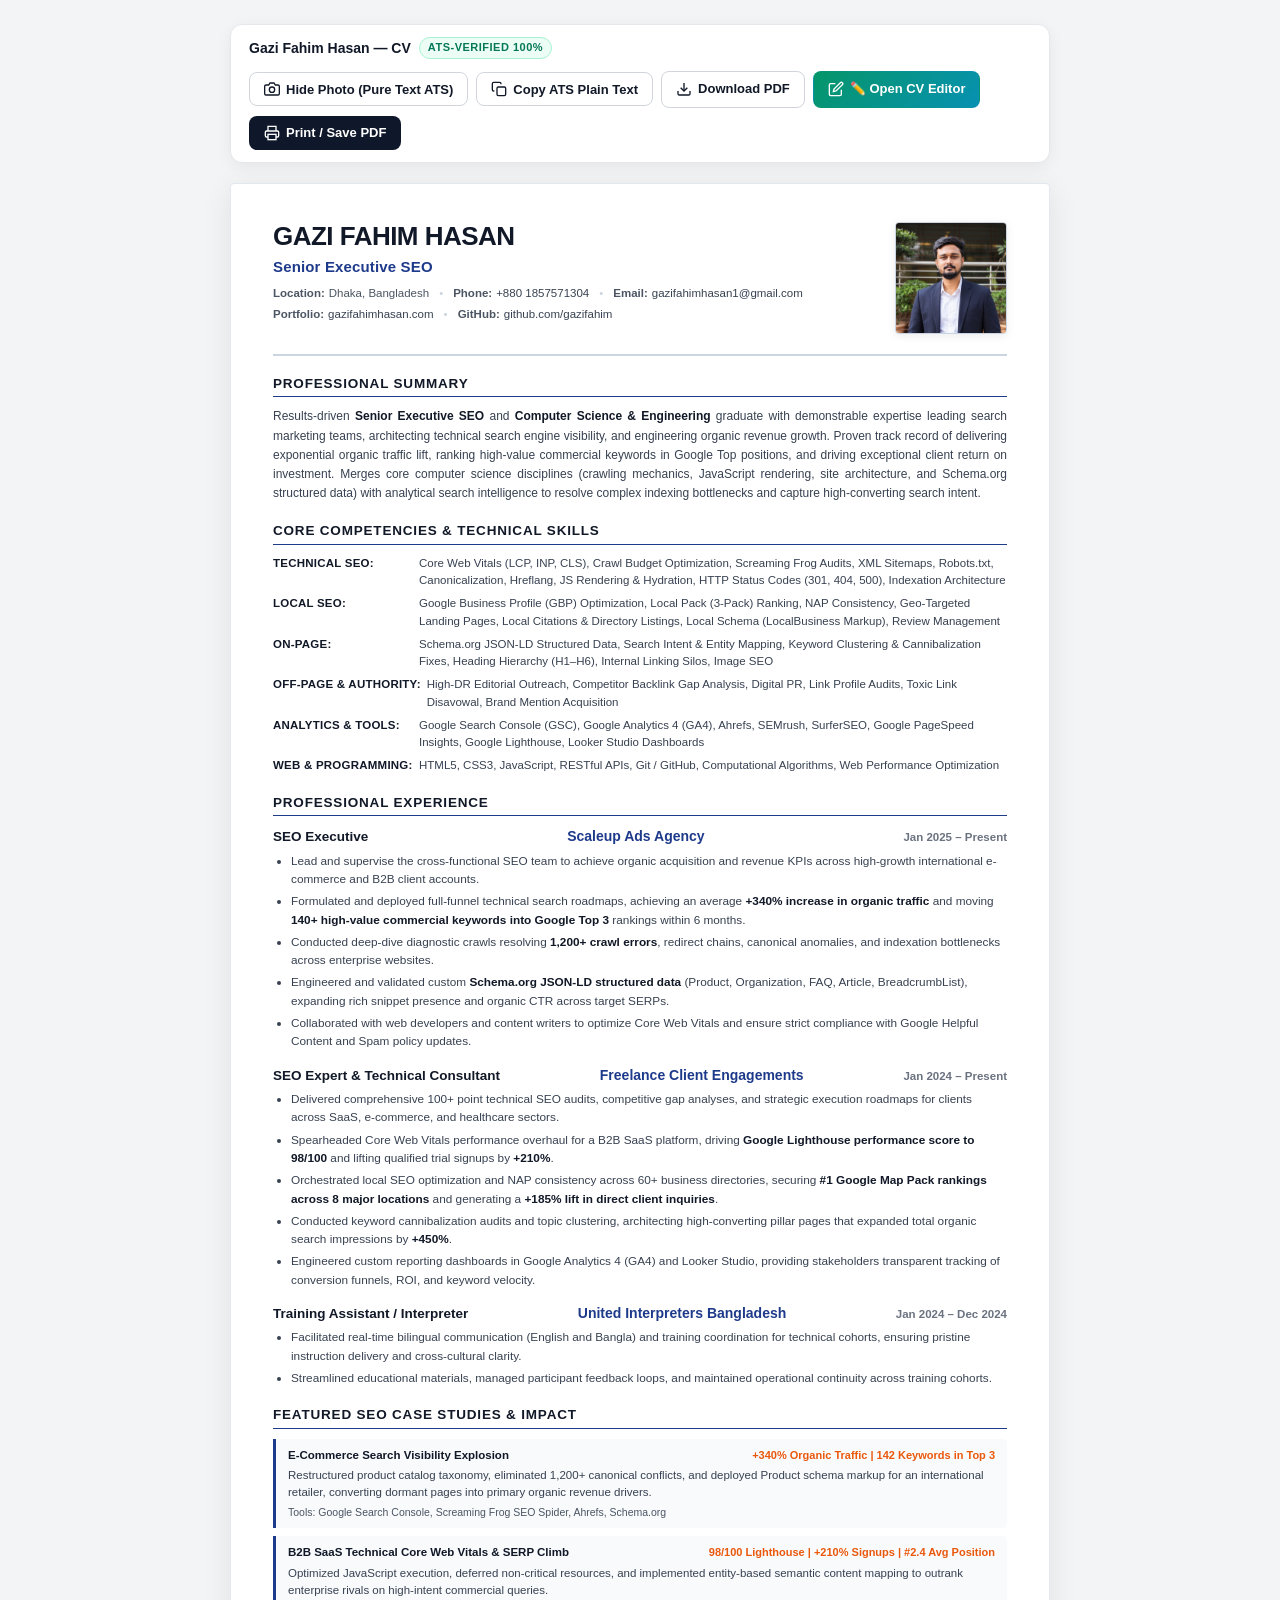
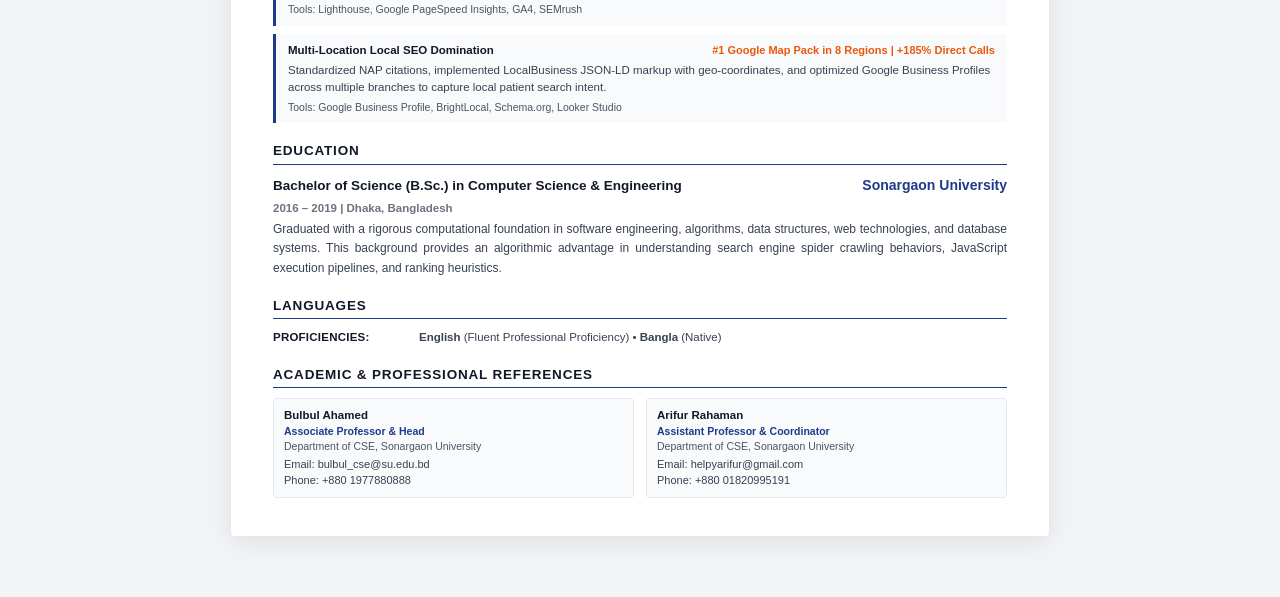
==== commit 15001295: "feat(cv): update title to Senior Executive SEO, set location to Dhaka, remove LinkedIn, add Local SE" ====
--- a/index.html
+++ b/index.html
@@ -4,7 +4,7 @@
   <meta charset="UTF-8">
   <meta name="viewport" content="width=device-width, initial-scale=1.0">
   <title>Gazi Fahim Hasan — ATS-Friendly Curriculum Vitae (CV)</title>
-  <meta name="description" content="Curriculum Vitae for Gazi Fahim Hasan, SEO Executive & Technical SEO Specialist. B.Sc in Computer Science & Engineering.">
+  <meta name="description" content="Curriculum Vitae for Gazi Fahim Hasan, Senior Executive SEO. B.Sc in Computer Science & Engineering.">
   <link rel="stylesheet" href="styles.css">
 </head>
 <body>
@@ -54,11 +54,11 @@
     <header class="cv-header">
       <div class="cv-header-content">
         <h1 class="cv-name">Gazi Fahim Hasan</h1>
-        <div class="cv-title">SEO Executive &amp; Technical SEO Specialist</div>
+        <div class="cv-title">Senior Executive SEO</div>
         
         <div class="cv-contact-list">
           <div class="contact-row">
-            <span class="contact-item"><strong>Location:</strong> Narayanganj, Bangladesh</span>
+            <span class="contact-item"><strong>Location:</strong> Dhaka, Bangladesh</span>
             <span class="contact-separator">•</span>
             <span class="contact-item"><strong>Phone:</strong> <a href="tel:+8801857571304">+880 1857571304</a></span>
             <span class="contact-separator">•</span>
@@ -68,15 +68,13 @@
             <span class="contact-item"><strong>Portfolio:</strong> <a href="https://gazifahimhasan.com" target="_blank" rel="noopener noreferrer">gazifahimhasan.com</a></span>
             <span class="contact-separator">•</span>
             <span class="contact-item"><strong>GitHub:</strong> <a href="https://github.com/gazifahim" target="_blank" rel="noopener noreferrer">github.com/gazifahim</a></span>
-            <span class="contact-separator">•</span>
-            <span class="contact-item"><strong>LinkedIn:</strong> <a href="https://linkedin.com/in/gazifahimhasan" target="_blank" rel="noopener noreferrer">linkedin.com/in/gazifahimhasan</a></span>
           </div>
         </div>
       </div>
 
       <!-- Executive Headshot (from portfolio assets) -->
       <div class="cv-photo-wrapper" id="cv-photo">
-        <img src="assets/images/gazi-portrait.png" alt="Gazi Fahim Hasan Professional Portrait" width="90" height="90">
+        <img src="assets/images/gazi-portrait.png" alt="Gazi Fahim Hasan Professional Portrait" width="112" height="112">
       </div>
     </header>
 
@@ -84,28 +82,8 @@
     <section class="cv-section" aria-labelledby="heading-summary">
       <h2 class="section-heading" id="heading-summary">Professional Summary</h2>
       <p class="summary-text">
-        Results-driven <strong>SEO Executive</strong> and <strong>Computer Science &amp; Engineering</strong> graduate with demonstrable expertise leading search marketing teams, architecting technical search engine visibility, and engineering organic revenue growth. Proven track record of delivering <strong>+340% average organic traffic lift</strong>, ranking <strong>1,500+ commercial keywords in Google Top 3</strong>, and achieving <strong>770% average client ROI</strong>. Merges core computer science disciplines (crawling mechanics, JavaScript rendering, site architecture, and Schema.org structured data) with analytical search intelligence to resolve complex indexing bottlenecks and capture high-converting search intent.
+        Results-driven <strong>Senior Executive SEO</strong> and <strong>Computer Science &amp; Engineering</strong> graduate with demonstrable expertise leading search marketing teams, architecting technical search engine visibility, and engineering organic revenue growth. Proven track record of delivering exponential organic traffic lift, ranking high-value commercial keywords in Google Top positions, and driving exceptional client return on investment. Merges core computer science disciplines (crawling mechanics, JavaScript rendering, site architecture, and Schema.org structured data) with analytical search intelligence to resolve complex indexing bottlenecks and capture high-converting search intent.
       </p>
-
-      <!-- Key Performance Metrics Strip -->
-      <div class="metrics-strip">
-        <div class="metric-box">
-          <div class="metric-val">+340%</div>
-          <div class="metric-lbl">Avg. Organic Traffic Lift</div>
-        </div>
-        <div class="metric-box">
-          <div class="metric-val">1,500+</div>
-          <div class="metric-lbl">Keywords in Top 3</div>
-        </div>
-        <div class="metric-box">
-          <div class="metric-val">120+</div>
-          <div class="metric-lbl">Technical Audits Done</div>
-        </div>
-        <div class="metric-box">
-          <div class="metric-val">770%</div>
-          <div class="metric-lbl">Average Client ROI</div>
-        </div>
-      </div>
     </section>
 
     <!-- 3. Core Competencies & Technical Skills -->
@@ -117,12 +95,16 @@
           <span class="skill-items-list">Core Web Vitals (LCP, INP, CLS), Crawl Budget Optimization, Screaming Frog Audits, XML Sitemaps, Robots.txt, Canonicalization, Hreflang, JS Rendering &amp; Hydration, HTTP Status Codes (301, 404, 500), Indexation Architecture</span>
         </div>
         <div class="skill-category-row">
-          <span class="skill-category-title">On-Page &amp; Semantic:</span>
-          <span class="skill-items-list">Schema.org JSON-LD Structured Data, Search Intent &amp; Entity Mapping, Keyword Clustering &amp; Cannibalization Fixes, Semantic LSI Optimization, Heading Hierarchy (H1–H6), Internal Linking Silos, Image SEO</span>
+          <span class="skill-category-title">Local SEO:</span>
+          <span class="skill-items-list">Google Business Profile (GBP) Optimization, Local Pack (3-Pack) Ranking, NAP Consistency, Geo-Targeted Landing Pages, Local Citations &amp; Directory Listings, Local Schema (LocalBusiness Markup), Review Management</span>
+        </div>
+        <div class="skill-category-row">
+          <span class="skill-category-title">On-Page:</span>
+          <span class="skill-items-list">Schema.org JSON-LD Structured Data, Search Intent &amp; Entity Mapping, Keyword Clustering &amp; Cannibalization Fixes, Heading Hierarchy (H1–H6), Internal Linking Silos, Image SEO</span>
         </div>
         <div class="skill-category-row">
           <span class="skill-category-title">Off-Page &amp; Authority:</span>
-          <span class="skill-items-list">High-DR Editorial Outreach, Competitor Backlink Gap Analysis, Digital PR, Toxic Link Disavowal, NAP Consistency, Local SEO Citations, Google Business Profile (GBP) Optimization</span>
+          <span class="skill-items-list">High-DR Editorial Outreach, Competitor Backlink Gap Analysis, Digital PR, Link Profile Audits, Toxic Link Disavowal, Brand Mention Acquisition</span>
         </div>
         <div class="skill-category-row">
           <span class="skill-category-title">Analytics &amp; Tools:</span>
@@ -145,7 +127,7 @@
           <div class="item-header">
             <span class="item-role">SEO Executive</span>
             <span class="item-company">Scaleup Ads Agency</span>
-            <span class="item-location-date">Jan 2025 – Present | Narayanganj, Bangladesh</span>
+            <span class="item-location-date">Jan 2025 – Present</span>
           </div>
           <ul class="bullet-list">
             <li>Lead and supervise the cross-functional SEO team to achieve organic acquisition and revenue KPIs across high-growth international e-commerce and B2B client accounts.</li>
@@ -161,7 +143,7 @@
           <div class="item-header">
             <span class="item-role">SEO Expert &amp; Technical Consultant</span>
             <span class="item-company">Freelance Client Engagements</span>
-            <span class="item-location-date">Jan 2024 – Present | Remote / Global</span>
+            <span class="item-location-date">Jan 2024 – Present</span>
           </div>
           <ul class="bullet-list">
             <li>Delivered comprehensive 100+ point technical SEO audits, competitive gap analyses, and strategic execution roadmaps for clients across SaaS, e-commerce, and healthcare sectors.</li>
@@ -177,7 +159,7 @@
           <div class="item-header">
             <span class="item-role">Training Assistant / Interpreter</span>
             <span class="item-company">United Interpreters Bangladesh</span>
-            <span class="item-location-date">Jan 2024 – Dec 2024 | Dhaka, Bangladesh</span>
+            <span class="item-location-date">Jan 2024 – Dec 2024</span>
           </div>
           <ul class="bullet-list">
             <li>Facilitated real-time bilingual communication (English and Bangla) and training coordination for technical cohorts, ensuring pristine instruction delivery and cross-cultural clarity.</li>
@@ -318,31 +300,25 @@
 
     // ATS Plain Text Content Generator
     const plainTextCV = `GAZI FAHIM HASAN
-SEO Executive & Technical SEO Specialist
-Location: Narayanganj, Bangladesh (Open to Remote / Global Relocation)
+Senior Executive SEO
+Location: Dhaka, Bangladesh
 Phone: +880 1857571304
 Email: gazifahimhasan1@gmail.com
 Portfolio: https://gazifahimhasan.com
 GitHub: https://github.com/gazifahim
-LinkedIn: https://linkedin.com/in/gazifahimhasan
 
 ==================================================
 PROFESSIONAL SUMMARY
 ==================================================
-Results-driven SEO Executive and Computer Science & Engineering graduate with demonstrable expertise leading search marketing teams, architecting technical search engine visibility, and engineering organic revenue growth. Proven track record of delivering +340% average organic traffic lift, ranking 1,500+ commercial keywords in Google Top 3, and achieving 770% average client ROI. Merges core computer science disciplines (crawling mechanics, JavaScript rendering, site architecture, and Schema.org structured data) with analytical search intelligence to resolve complex indexing bottlenecks and capture high-converting search intent.
-
-KEY METRICS:
-- Avg. Organic Traffic Lift: +340%
-- Keywords in Google Top 3: 1,500+
-- Technical Audits Delivered: 120+
-- Average Client ROI: 770%
+Results-driven Senior Executive SEO and Computer Science & Engineering graduate with demonstrable expertise leading search marketing teams, architecting technical search engine visibility, and engineering organic revenue growth. Proven track record of delivering exponential organic traffic lift, ranking high-value commercial keywords in Google Top positions, and driving exceptional client return on investment. Merges core computer science disciplines (crawling mechanics, JavaScript rendering, site architecture, and Schema.org structured data) with analytical search intelligence to resolve complex indexing bottlenecks and capture high-converting search intent.
 
 ==================================================
 CORE COMPETENCIES & TECHNICAL SKILLS
 ==================================================
 - Technical SEO: Core Web Vitals (LCP, INP, CLS), Crawl Budget Optimization, Screaming Frog Audits, XML Sitemaps, Robots.txt, Canonicalization, Hreflang, JS Rendering & Hydration, HTTP Status Codes (301, 404, 500), Indexation Architecture
-- On-Page & Semantic: Schema.org JSON-LD Structured Data, Search Intent & Entity Mapping, Keyword Clustering & Cannibalization Fixes, Semantic LSI Optimization, Heading Hierarchy (H1-H6), Internal Linking Silos, Image SEO
-- Off-Page & Authority: High-DR Editorial Outreach, Competitor Backlink Gap Analysis, Digital PR, Toxic Link Disavowal, NAP Consistency, Local SEO Citations, Google Business Profile (GBP) Optimization
+- Local SEO: Google Business Profile (GBP) Optimization, Local Pack (3-Pack) Ranking, NAP Consistency, Geo-Targeted Landing Pages, Local Citations & Directory Listings, Local Schema (LocalBusiness Markup), Review Management
+- On-Page: Schema.org JSON-LD Structured Data, Search Intent & Entity Mapping, Keyword Clustering & Cannibalization Fixes, Heading Hierarchy (H1-H6), Internal Linking Silos, Image SEO
+- Off-Page & Authority: High-DR Editorial Outreach, Competitor Backlink Gap Analysis, Digital PR, Link Profile Audits, Toxic Link Disavowal, Brand Mention Acquisition
 - Analytics & Tools: Google Search Console (GSC), Google Analytics 4 (GA4), Ahrefs, SEMrush, SurferSEO, Google PageSpeed Insights, Google Lighthouse, Looker Studio Dashboards
 - Web & Programming: HTML5, CSS3, JavaScript, RESTful APIs, Git / GitHub, Computational Algorithms, Web Performance Optimization
 
@@ -350,7 +326,7 @@
 PROFESSIONAL EXPERIENCE
 ==================================================
 SEO Executive | Scaleup Ads Agency
-Jan 2025 – Present | Narayanganj, Bangladesh
+Jan 2025 – Present
 - Lead and supervise the cross-functional SEO team to achieve organic acquisition and revenue KPIs across high-growth international e-commerce and B2B client accounts.
 - Formulated and deployed full-funnel technical search roadmaps, achieving an average +340% increase in organic traffic and moving 140+ high-value commercial keywords into Google Top 3 rankings within 6 months.
 - Conducted deep-dive diagnostic crawls resolving 1,200+ crawl errors, redirect chains, canonical anomalies, and indexation bottlenecks across enterprise websites.
@@ -358,7 +334,7 @@
 - Collaborated with web developers and content writers to optimize Core Web Vitals and ensure strict compliance with Google Helpful Content and Spam policy updates.
 
 SEO Expert & Technical Consultant | Freelance Client Engagements
-Jan 2024 – Present | Remote / Global
+Jan 2024 – Present
 - Delivered comprehensive 100+ point technical SEO audits, competitive gap analyses, and strategic execution roadmaps for clients across SaaS, e-commerce, and healthcare sectors.
 - Spearheaded Core Web Vitals performance overhaul for a B2B SaaS platform, driving Google Lighthouse performance score to 98/100 and lifting qualified trial signups by +210%.
 - Orchestrated local SEO optimization and NAP consistency across 60+ business directories, securing #1 Google Map Pack rankings across 8 major locations and generating a +185% lift in direct client inquiries.
@@ -366,7 +342,7 @@
 - Engineered custom reporting dashboards in Google Analytics 4 (GA4) and Looker Studio, providing stakeholders transparent tracking of conversion funnels, ROI, and keyword velocity.
 
 Training Assistant / Interpreter | United Interpreters Bangladesh
-Jan 2024 – Dec 2024 | Dhaka, Bangladesh
+Jan 2024 – Dec 2024
 - Facilitated real-time bilingual communication (English and Bangla) and training coordination for technical cohorts, ensuring pristine instruction delivery and cross-cultural clarity.
 - Streamlined educational materials, managed participant feedback loops, and maintained operational continuity across training cohorts.
 
--- a/styles.css
+++ b/styles.css
@@ -248,13 +248,21 @@
 /* Photo Container */
 .cv-photo-wrapper {
   flex-shrink: 0;
-  width: 90px;
-  height: 90px;
+  width: 112px;
+  height: 112px;
   border-radius: 4px;
   overflow: hidden;
   border: 1.5px solid #cbd5e1;
-  box-shadow: 0 2px 6px rgba(0, 0, 0, 0.08);
+  box-shadow: 0 2px 8px rgba(0, 0, 0, 0.08);
   background: #f1f5f9;
+}
+
+.cv-photo-wrapper.photo-rounded {
+  border-radius: 50%;
+}
+
+.cv-photo-wrapper.photo-square {
+  border-radius: 4px;
 }
 
 .cv-photo-wrapper img {
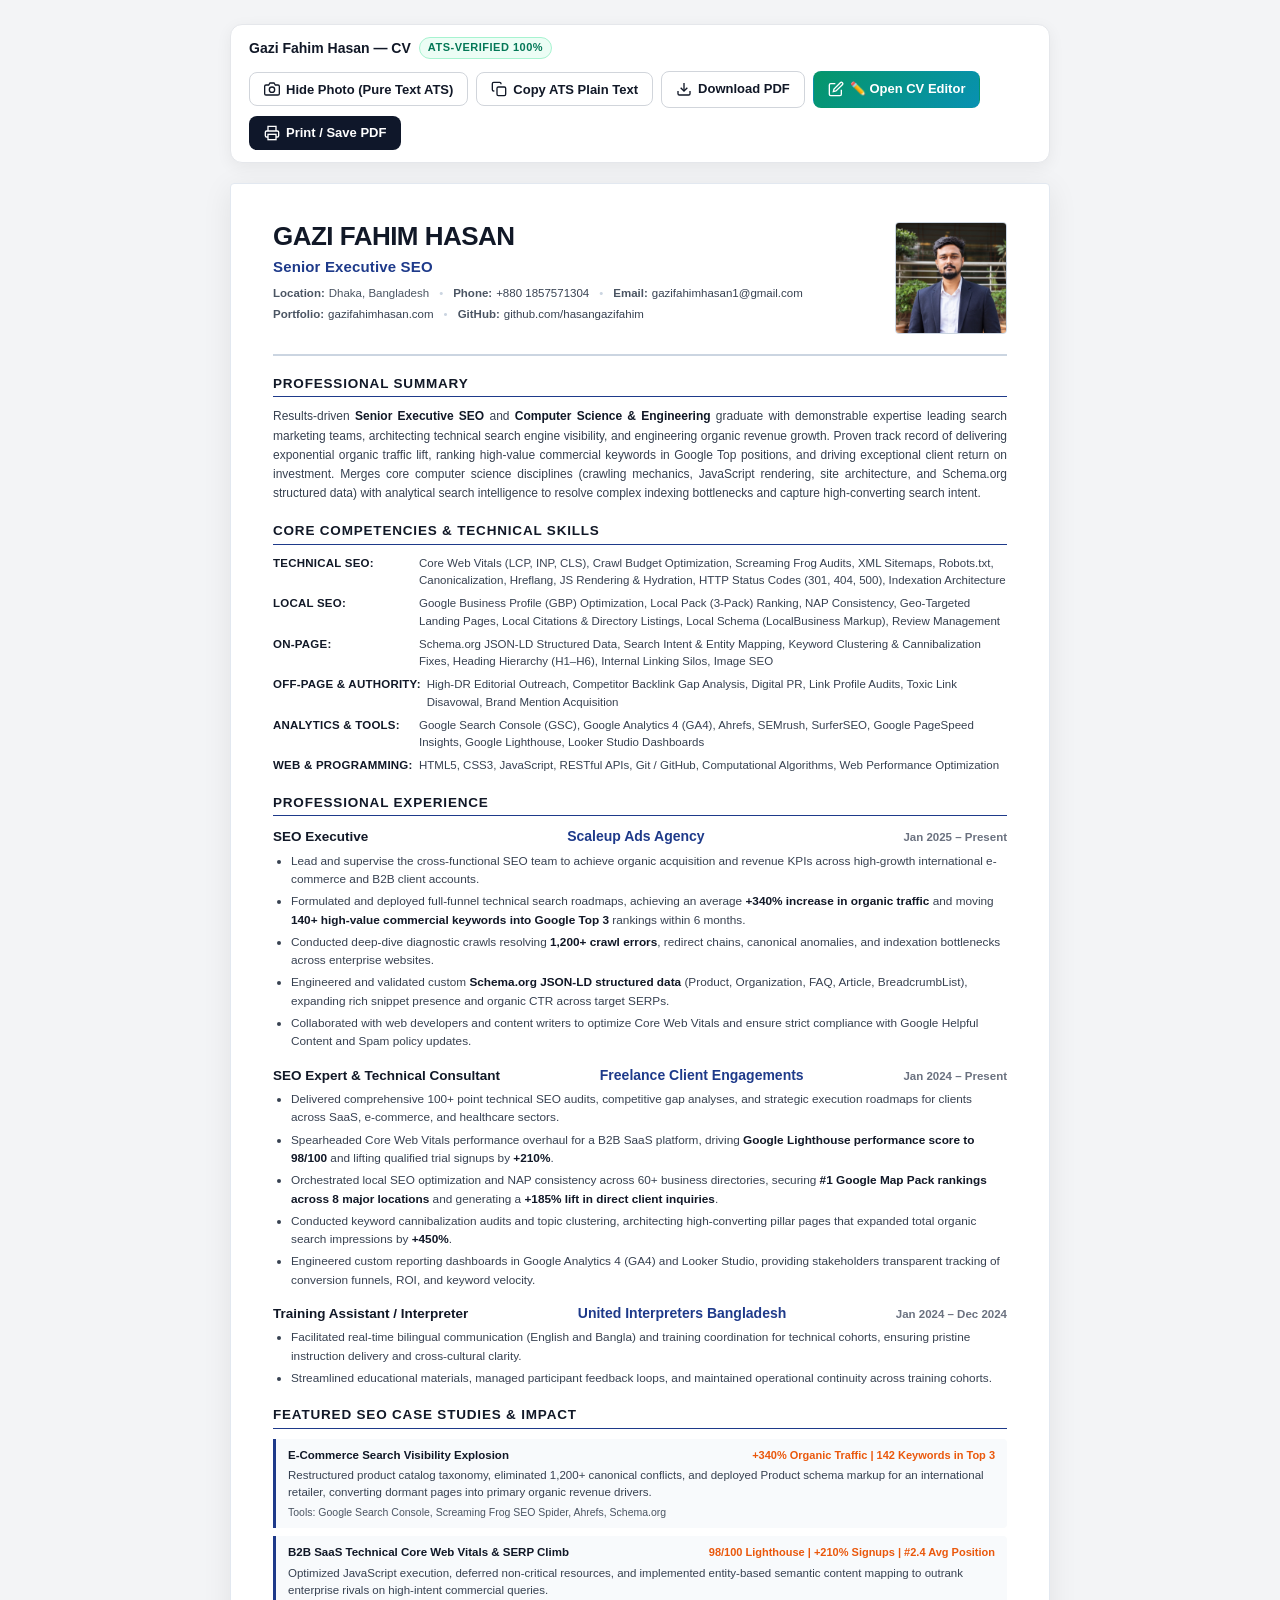
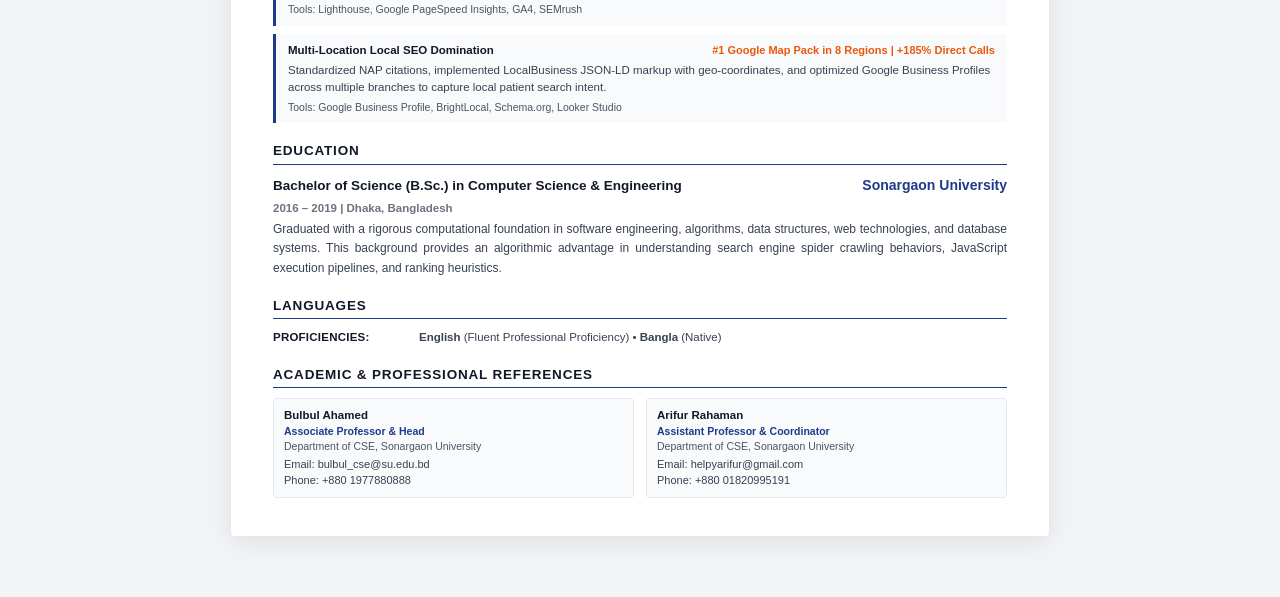
==== commit 6e453c69: "Update GitHub profile link to https://github.com/hasangazifahim and recompile PDFs" ====
--- a/index.html
+++ b/index.html
@@ -67,7 +67,7 @@
           <div class="contact-row">
             <span class="contact-item"><strong>Portfolio:</strong> <a href="https://gazifahimhasan.com" target="_blank" rel="noopener noreferrer">gazifahimhasan.com</a></span>
             <span class="contact-separator">•</span>
-            <span class="contact-item"><strong>GitHub:</strong> <a href="https://github.com/gazifahim" target="_blank" rel="noopener noreferrer">github.com/gazifahim</a></span>
+            <span class="contact-item"><strong>GitHub:</strong> <a href="https://github.com/hasangazifahim" target="_blank" rel="noopener noreferrer">github.com/hasangazifahim</a></span>
           </div>
         </div>
       </div>
@@ -305,7 +305,7 @@
 Phone: +880 1857571304
 Email: gazifahimhasan1@gmail.com
 Portfolio: https://gazifahimhasan.com
-GitHub: https://github.com/gazifahim
+GitHub: https://github.com/hasangazifahim
 
 ==================================================
 PROFESSIONAL SUMMARY
--- a/styles.css
+++ b/styles.css
@@ -252,8 +252,8 @@
   height: 112px;
   border-radius: 4px;
   overflow: hidden;
-  border: 1.5px solid #cbd5e1;
-  box-shadow: 0 2px 8px rgba(0, 0, 0, 0.08);
+  border: 1px solid #cbd5e1;
+  box-shadow: none !important;
   background: #f1f5f9;
 }
 
